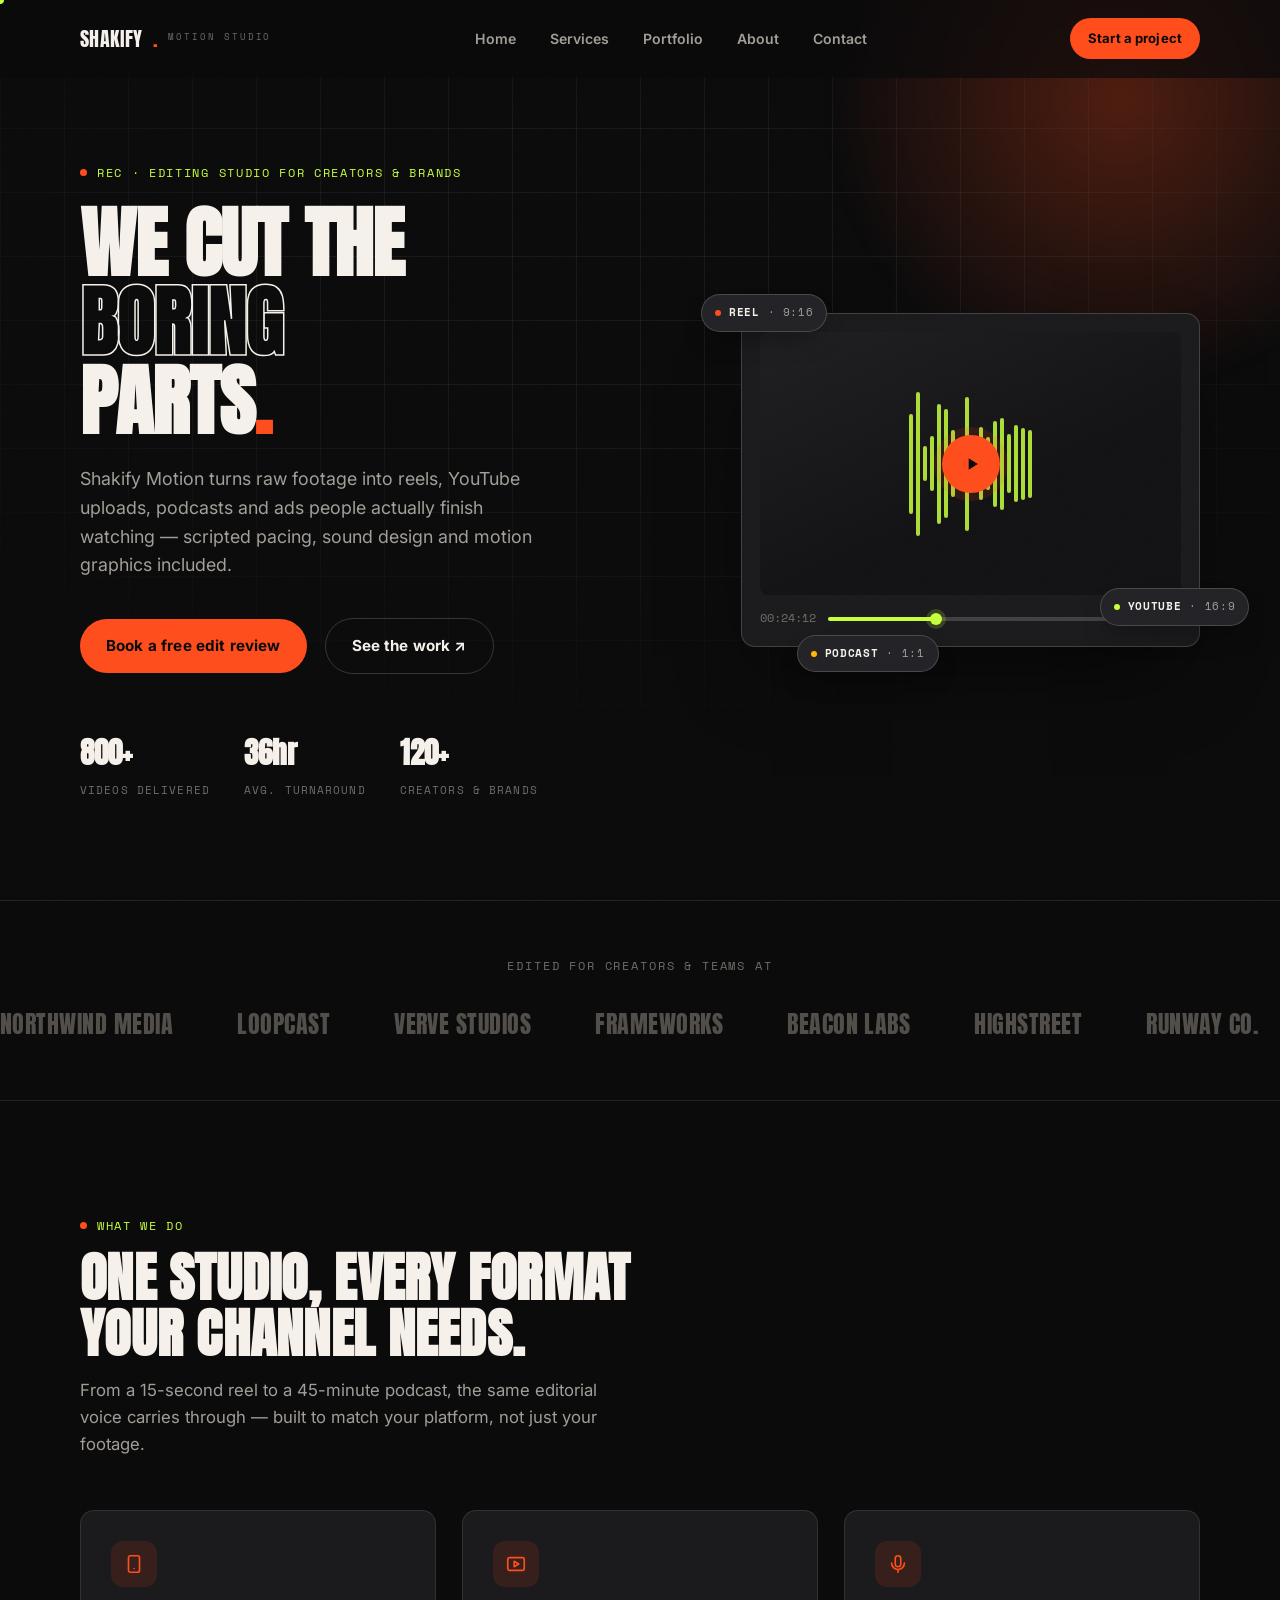
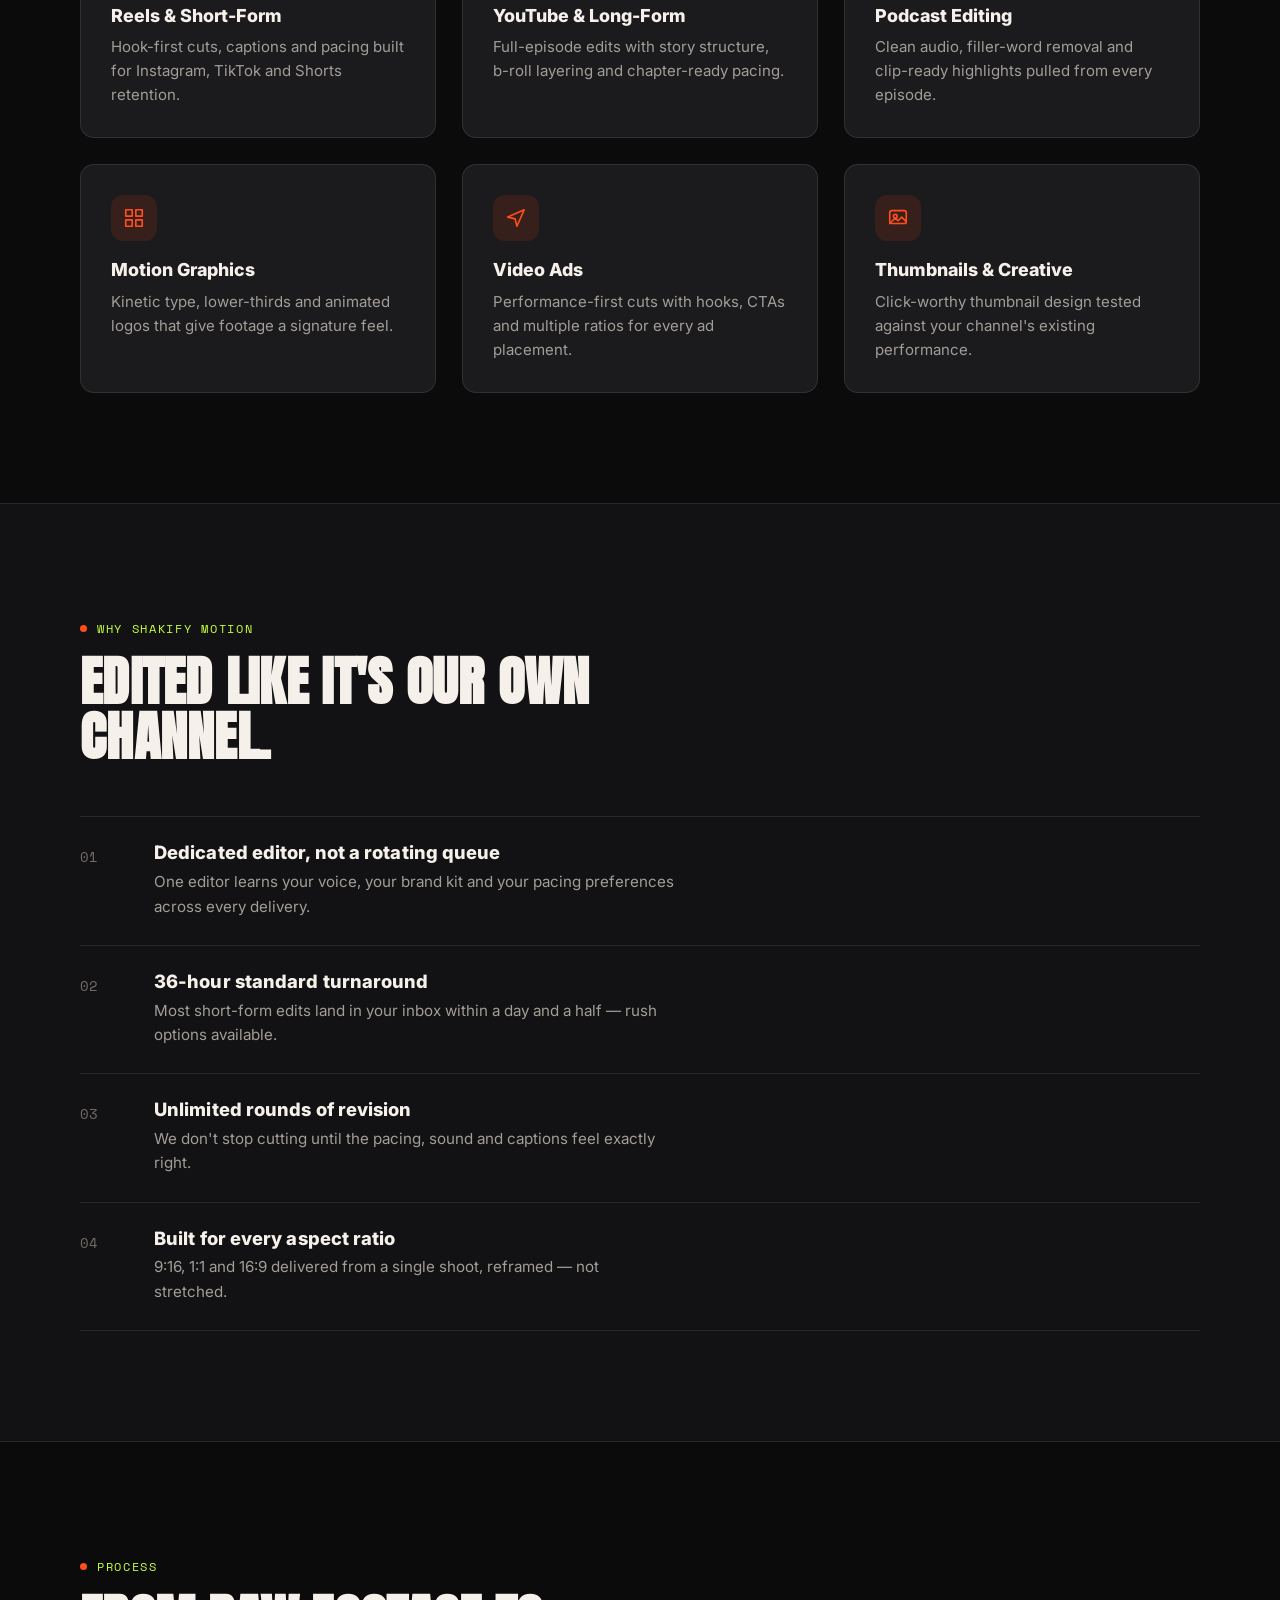
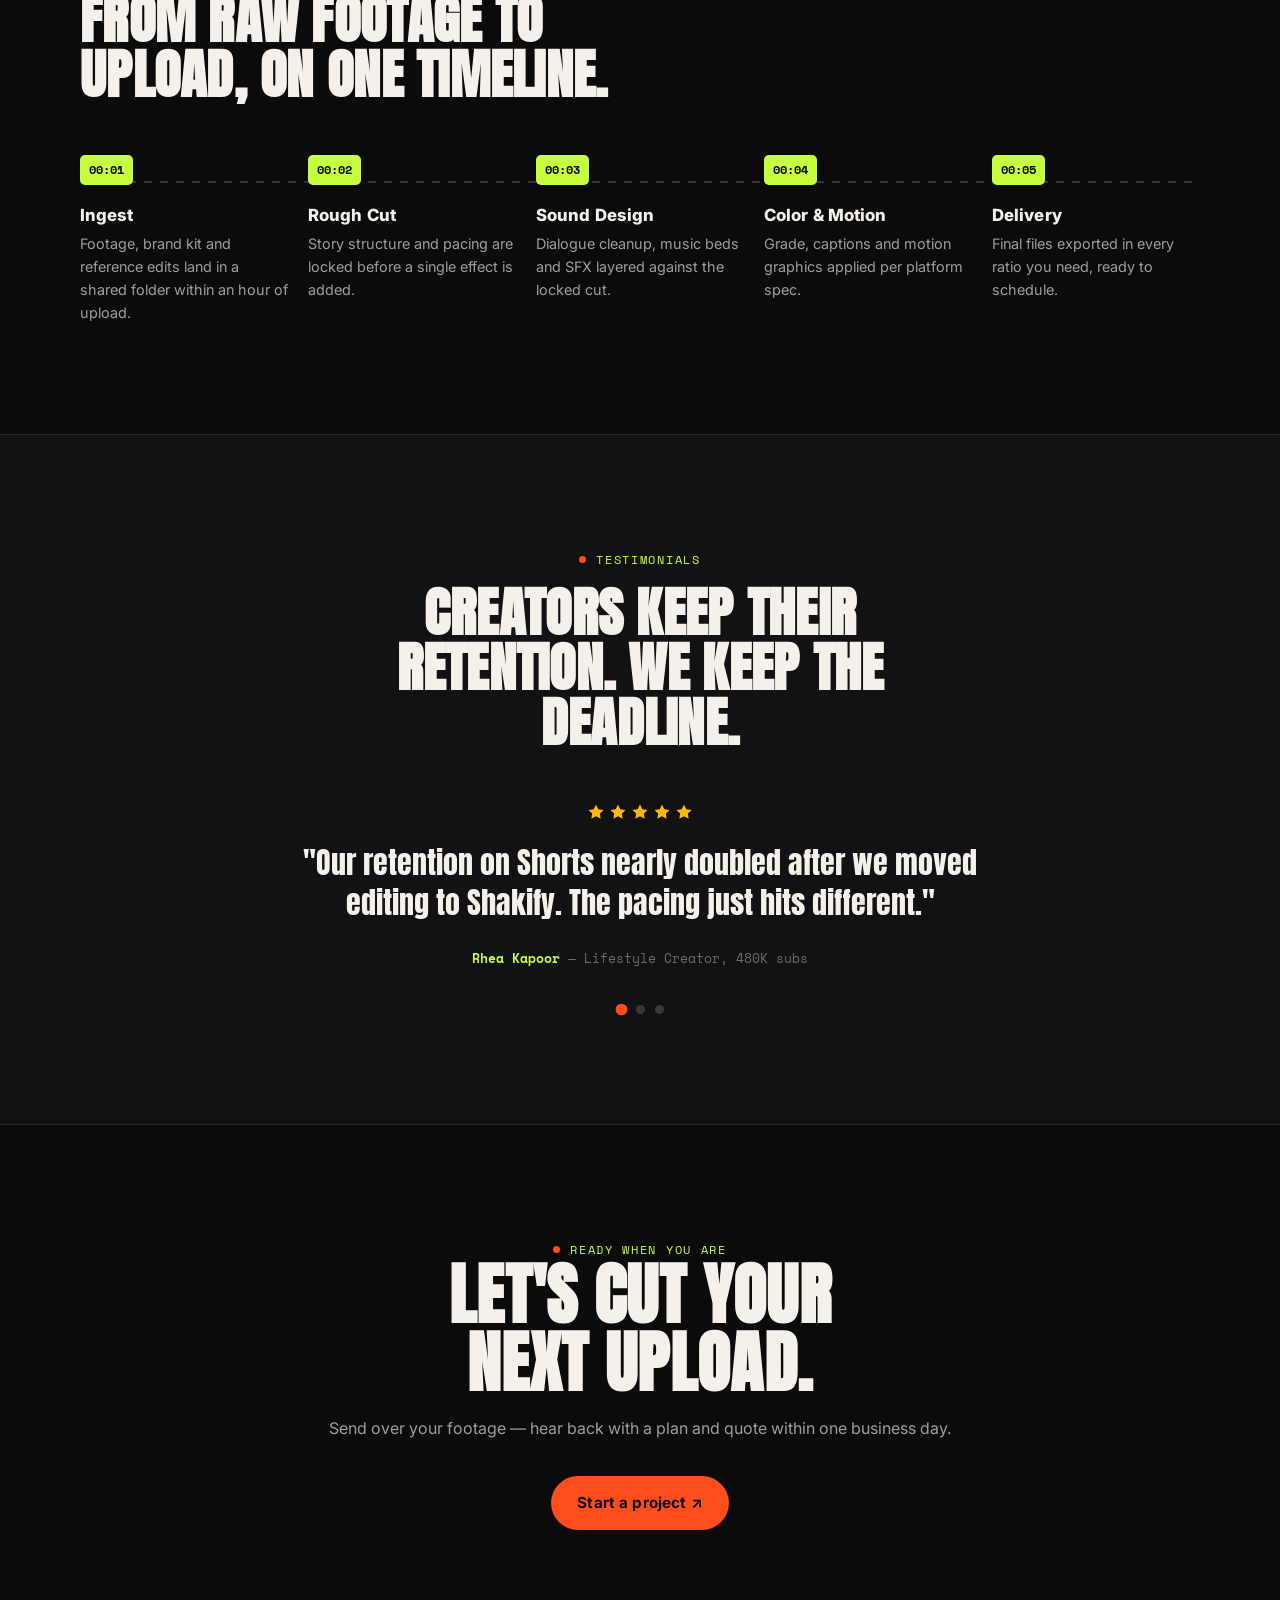
==== Home.html @ 1829ebfa "firt commit" ====
<!DOCTYPE html>
<html lang="en">
<head>
<meta charset="UTF-8">
<meta name="viewport" content="width=device-width, initial-scale=1.0">
<title>Shakify Motion — Video Editing & Motion Design Studio</title>
<meta name="description" content="Shakify Motion is a video editing studio for reels, YouTube, podcasts, ads and motion graphics — cut fast, delivered on time.">
<link rel="preconnect" href="https://fonts.googleapis.com">
<link rel="stylesheet" href="style.css">
</head>
<body>

<div class="grain"></div>
<div class="scrub-bar"></div>
<div class="cursor-dot"></div>

<!-- ===================== NAV ===================== -->
<nav class="nav">
  <div class="container">
    <a href="index.html" class="logo">SHAKIFY<span class="dot">.</span>
      <small>Motion Studio</small>
    </a>
    <ul class="nav-links">
      <li><a href="index.html">Home</a></li>
      <li><a href="services.html">Services</a></li>
      <li><a href="portfolio.html">Portfolio</a></li>
      <li><a href="about.html">About</a></li>
      <li><a href="contact.html">Contact</a></li>
    </ul>
    <div class="nav-cta">
      <a href="contact.html" class="btn btn-primary btn-sm">Start a project</a>
      <button class="nav-toggle" aria-label="Menu"><span></span><span></span><span></span></button>
    </div>
  </div>
</nav>

<!-- ===================== HERO ===================== -->
<header class="hero">
  <div class="hero-bg-grid"></div>
  <div class="hero-glow"></div>
  <div class="container hero-grid">

    <div>
      <div class="eyebrow">REC · Editing studio for creators &amp; brands</div>
      <h1>WE CUT THE<br><span class="outline">BORING</span><br>PARTS<span class="accent">.</span></h1>
      <p class="lede">Shakify Motion turns raw footage into reels, YouTube uploads, podcasts and ads people actually finish watching — scripted pacing, sound design and motion graphics included.</p>

      <div class="hero-actions">
        <a href="contact.html" class="btn btn-primary">Book a free edit review</a>
        <a href="portfolio.html" class="btn btn-ghost">See the work ↗</a>
      </div>

      <div class="hero-stats">
        <div><strong>800+</strong><span>Videos delivered</span></div>
        <div><strong>36hr</strong><span>Avg. turnaround</span></div>
        <div><strong>120+</strong><span>Creators &amp; brands</span></div>
      </div>
    </div>

    <div data-reveal="scale">
      <div class="player">
        <div class="player-screen">
          <div class="waveform"></div>
          <div class="player-play">
            <svg viewBox="0 0 24 24"><path d="M8 5v14l11-7z"/></svg>
          </div>
        </div>
        <div class="player-bar">
          <span>00:24:12</span>
          <div class="player-track"><div class="fill"></div><div class="head"></div></div>
          <span>01:02:40</span>
        </div>

        <div class="clip-chip c1"><span class="badge" style="background:var(--orange)"></span> <b>REEL</b> · 9:16</div>
        <div class="clip-chip c2"><span class="badge" style="background:var(--lime)"></span> <b>YOUTUBE</b> · 16:9</div>
        <div class="clip-chip c3"><span class="badge" style="background:var(--gold)"></span> <b>PODCAST</b> · 1:1</div>
      </div>
    </div>

  </div>
</header>

<!-- ===================== TRUSTED BY ===================== -->
<div class="marquee-wrap">
  <p class="marquee-label">Edited for creators &amp; teams at</p>
  <div class="marquee">
    <div class="marquee-group">
      <span>Northwind Media</span><span>Loopcast</span><span>Verve Studios</span><span>Frameworks</span><span>Beacon Labs</span><span>Highstreet</span><span>Runway Co.</span>
    </div>
    <div class="marquee-group" aria-hidden="true">
      <span>Northwind Media</span><span>Loopcast</span><span>Verve Studios</span><span>Frameworks</span><span>Beacon Labs</span><span>Highstreet</span><span>Runway Co.</span>
    </div>
  </div>
</div>

<!-- ===================== WHAT WE DO ===================== -->
<section>
  <div class="container">
    <div class="section-head" data-reveal>
      <div class="eyebrow">What we do</div>
      <h2>One studio, every format your channel needs.</h2>
      <p>From a 15-second reel to a 45-minute podcast, the same editorial voice carries through — built to match your platform, not just your footage.</p>
    </div>

    <div class="grid-3" data-reveal-group>
      <div class="card" data-reveal style="--i:0">
        <div class="icon"><svg viewBox="0 0 24 24" fill="none" stroke-width="1.8" stroke-linecap="round" stroke-linejoin="round"><rect x="6" y="3" width="12" height="18" rx="2"/><path d="M12 17h.01"/></svg></div>
        <h3>Reels &amp; Short-Form</h3>
        <p>Hook-first cuts, captions and pacing built for Instagram, TikTok and Shorts retention.</p>
      </div>
      <div class="card" data-reveal style="--i:1">
        <div class="icon"><svg viewBox="0 0 24 24" fill="none" stroke-width="1.8" stroke-linecap="round" stroke-linejoin="round"><rect x="3" y="5" width="18" height="14" rx="2"/><path d="M10 9l5 3-5 3z"/></svg></div>
        <h3>YouTube &amp; Long-Form</h3>
        <p>Full-episode edits with story structure, b-roll layering and chapter-ready pacing.</p>
      </div>
      <div class="card" data-reveal style="--i:2">
        <div class="icon"><svg viewBox="0 0 24 24" fill="none" stroke-width="1.8" stroke-linecap="round" stroke-linejoin="round"><path d="M12 3a3 3 0 0 1 3 3v6a3 3 0 0 1-6 0V6a3 3 0 0 1 3-3z"/><path d="M19 11a7 7 0 0 1-14 0"/><path d="M12 18v3"/></svg></div>
        <h3>Podcast Editing</h3>
        <p>Clean audio, filler-word removal and clip-ready highlights pulled from every episode.</p>
      </div>
      <div class="card" data-reveal style="--i:3">
        <div class="icon"><svg viewBox="0 0 24 24" fill="none" stroke-width="1.8" stroke-linecap="round" stroke-linejoin="round"><path d="M3 3h7v7H3zM14 3h7v7h-7zM14 14h7v7h-7zM3 14h7v7H3z"/></svg></div>
        <h3>Motion Graphics</h3>
        <p>Kinetic type, lower-thirds and animated logos that give footage a signature feel.</p>
      </div>
      <div class="card" data-reveal style="--i:4">
        <div class="icon"><svg viewBox="0 0 24 24" fill="none" stroke-width="1.8" stroke-linecap="round" stroke-linejoin="round"><path d="M3 11l18-8-8 18-2-8-8-2z"/></svg></div>
        <h3>Video Ads</h3>
        <p>Performance-first cuts with hooks, CTAs and multiple ratios for every ad placement.</p>
      </div>
      <div class="card" data-reveal style="--i:5">
        <div class="icon"><svg viewBox="0 0 24 24" fill="none" stroke-width="1.8" stroke-linecap="round" stroke-linejoin="round"><rect x="3" y="4" width="18" height="14" rx="2"/><circle cx="9" cy="10" r="2"/><path d="M21 16l-5-5-4 4-3-3-6 6"/></svg></div>
        <h3>Thumbnails &amp; Creative</h3>
        <p>Click-worthy thumbnail design tested against your channel's existing performance.</p>
      </div>
    </div>
  </div>
</section>

<!-- ===================== WHY SHAKIFY MOTION ===================== -->
<section class="section-alt">
  <div class="container">
    <div class="section-head" data-reveal>
      <div class="eyebrow">Why Shakify Motion</div>
      <h2>Edited like it's our own channel.</h2>
    </div>

    <div data-reveal-group>
      <div class="feature-row" data-reveal style="--i:0">
        <div class="feature-num">01</div>
        <div><h3>Dedicated editor, not a rotating queue</h3><p>One editor learns your voice, your brand kit and your pacing preferences across every delivery.</p></div>
      </div>
      <div class="feature-row" data-reveal style="--i:1">
        <div class="feature-num">02</div>
        <div><h3>36-hour standard turnaround</h3><p>Most short-form edits land in your inbox within a day and a half — rush options available.</p></div>
      </div>
      <div class="feature-row" data-reveal style="--i:2">
        <div class="feature-num">03</div>
        <div><h3>Unlimited rounds of revision</h3><p>We don't stop cutting until the pacing, sound and captions feel exactly right.</p></div>
      </div>
      <div class="feature-row" data-reveal style="--i:3">
        <div class="feature-num">04</div>
        <div><h3>Built for every aspect ratio</h3><p>9:16, 1:1 and 16:9 delivered from a single shoot, reframed — not stretched.</p></div>
      </div>
    </div>
  </div>
</section>

<!-- ===================== PROCESS ===================== -->
<section>
  <div class="container">
    <div class="section-head" data-reveal>
      <div class="eyebrow">Process</div>
      <h2>From raw footage to upload, on one timeline.</h2>
    </div>

    <div class="timeline" data-reveal-group>
      <div class="timeline-track">
        <div class="timeline-step" data-reveal style="--i:0">
          <span class="tc">00:01</span>
          <h3>Ingest</h3>
          <p>Footage, brand kit and reference edits land in a shared folder within an hour of upload.</p>
        </div>
        <div class="timeline-step" data-reveal style="--i:1">
          <span class="tc">00:02</span>
          <h3>Rough Cut</h3>
          <p>Story structure and pacing are locked before a single effect is added.</p>
        </div>
        <div class="timeline-step" data-reveal style="--i:2">
          <span class="tc">00:03</span>
          <h3>Sound Design</h3>
          <p>Dialogue cleanup, music beds and SFX layered against the locked cut.</p>
        </div>
        <div class="timeline-step" data-reveal style="--i:3">
          <span class="tc">00:04</span>
          <h3>Color &amp; Motion</h3>
          <p>Grade, captions and motion graphics applied per platform spec.</p>
        </div>
        <div class="timeline-step" data-reveal style="--i:4">
          <span class="tc">00:05</span>
          <h3>Delivery</h3>
          <p>Final files exported in every ratio you need, ready to schedule.</p>
        </div>
      </div>
    </div>
  </div>
</section>

<!-- ===================== TESTIMONIALS ===================== -->
<section class="section-alt">
  <div class="container">
    <div class="section-head center" data-reveal>
      <div class="eyebrow">Testimonials</div>
      <h2>Creators keep their retention. We keep the deadline.</h2>
    </div>

    <div class="testi-wrap" data-reveal="fade">
      <div class="testi-slide active">
        <div class="testi-stars">
          <svg viewBox="0 0 24 24"><path d="M12 2l3.1 6.3 7 1-5 4.9 1.2 6.9L12 17.8 5.7 21l1.2-6.9-5-4.9 7-1z"/></svg>
          <svg viewBox="0 0 24 24"><path d="M12 2l3.1 6.3 7 1-5 4.9 1.2 6.9L12 17.8 5.7 21l1.2-6.9-5-4.9 7-1z"/></svg>
          <svg viewBox="0 0 24 24"><path d="M12 2l3.1 6.3 7 1-5 4.9 1.2 6.9L12 17.8 5.7 21l1.2-6.9-5-4.9 7-1z"/></svg>
          <svg viewBox="0 0 24 24"><path d="M12 2l3.1 6.3 7 1-5 4.9 1.2 6.9L12 17.8 5.7 21l1.2-6.9-5-4.9 7-1z"/></svg>
          <svg viewBox="0 0 24 24"><path d="M12 2l3.1 6.3 7 1-5 4.9 1.2 6.9L12 17.8 5.7 21l1.2-6.9-5-4.9 7-1z"/></svg>
        </div>
        <p>"Our retention on Shorts nearly doubled after we moved editing to Shakify. The pacing just hits different."</p>
        <div class="testi-who"><b>Rhea Kapoor</b> — Lifestyle Creator, 480K subs</div>
      </div>

      <div class="testi-slide">
        <div class="testi-stars">
          <svg viewBox="0 0 24 24"><path d="M12 2l3.1 6.3 7 1-5 4.9 1.2 6.9L12 17.8 5.7 21l1.2-6.9-5-4.9 7-1z"/></svg>
          <svg viewBox="0 0 24 24"><path d="M12 2l3.1 6.3 7 1-5 4.9 1.2 6.9L12 17.8 5.7 21l1.2-6.9-5-4.9 7-1z"/></svg>
          <svg viewBox="0 0 24 24"><path d="M12 2l3.1 6.3 7 1-5 4.9 1.2 6.9L12 17.8 5.7 21l1.2-6.9-5-4.9 7-1z"/></svg>
          <svg viewBox="0 0 24 24"><path d="M12 2l3.1 6.3 7 1-5 4.9 1.2 6.9L12 17.8 5.7 21l1.2-6.9-5-4.9 7-1z"/></svg>
          <svg viewBox="0 0 24 24"><path d="M12 2l3.1 6.3 7 1-5 4.9 1.2 6.9L12 17.8 5.7 21l1.2-6.9-5-4.9 7-1z"/></svg>
        </div>
        <p>"We handed off our whole podcast backlog and got clip-ready highlights within two days, every single week."</p>
        <div class="testi-who"><b>Arjun Mehta</b> — Host, The Longform Podcast</div>
      </div>

      <div class="testi-slide">
        <div class="testi-stars">
          <svg viewBox="0 0 24 24"><path d="M12 2l3.1 6.3 7 1-5 4.9 1.2 6.9L12 17.8 5.7 21l1.2-6.9-5-4.9 7-1z"/></svg>
          <svg viewBox="0 0 24 24"><path d="M12 2l3.1 6.3 7 1-5 4.9 1.2 6.9L12 17.8 5.7 21l1.2-6.9-5-4.9 7-1z"/></svg>
          <svg viewBox="0 0 24 24"><path d="M12 2l3.1 6.3 7 1-5 4.9 1.2 6.9L12 17.8 5.7 21l1.2-6.9-5-4.9 7-1z"/></svg>
          <svg viewBox="0 0 24 24"><path d="M12 2l3.1 6.3 7 1-5 4.9 1.2 6.9L12 17.8 5.7 21l1.2-6.9-5-4.9 7-1z"/></svg>
          <svg viewBox="0 0 24 24"><path d="M12 2l3.1 6.3 7 1-5 4.9 1.2 6.9L12 17.8 5.7 21l1.2-6.9-5-4.9 7-1z"/></svg>
        </div>
        <p>"Our ad creative from Shakify consistently outperforms the in-house cuts we used to run. Worth every rupee."</p>
        <div class="testi-who"><b>Neha Sharma</b> — Growth Lead, Highstreet</div>
      </div>

      <div class="testi-dots"></div>
    </div>
  </div>
</section>

<!-- ===================== CTA BAND ===================== -->
<section class="cta-band">
  <div class="container">
    <div data-reveal="scale">
      <div class="eyebrow" style="justify-content:center">Ready when you are</div>
      <h2>Let's cut your<br>next upload.</h2>
      <p>Send over your footage — hear back with a plan and quote within one business day.</p>
      <a href="contact.html" class="btn btn-primary">Start a project ↗</a>
    </div>
  </div>
</section>

<div id="footer-placeholder"></div>

<script src="script.js"></script>
<script src="js/footer.js"></script>
</body>
</html>
---- style.css ----
/* ============================================================
   SHAKIFY MOTION — stylesheet
   Design language: video-editing timeline / player UI
   Palette avoids blue & purple on purpose.
   ============================================================ */

@import url('https://fonts.googleapis.com/css2?family=Anton&family=Space+Mono:wght@400;700&family=Inter:wght@400;500;600;700;800&display=swap');

:root{
  --bg:        #0B0B0C;
  --bg-alt:    #121113;
  --surface:   #1B1A1D;
  --surface-2: #232226;
  --line:      rgba(245,241,234,0.10);
  --line-strong: rgba(245,241,234,0.18);

  --text:      #F5F1EA;
  --text-dim:  #A29E97;
  --text-mute: #706C67;

  --orange:    #FF4D1C;
  --orange-dim:#B23713;
  --lime:      #C6FF3D;
  --gold:      #FFB800;

  --font-display: 'Anton', 'Arial Narrow', sans-serif;
  --font-body: 'Inter', -apple-system, BlinkMacSystemFont, sans-serif;
  --font-mono: 'Space Mono', monospace;

  --container: 1200px;
  --radius: 14px;
  --radius-sm: 8px;

  --ease: cubic-bezier(.16,.84,.44,1);
}

*,*::before,*::after{ box-sizing:border-box; margin:0; padding:0; }

html{ scroll-behavior:smooth; }

body{
  background:var(--bg);
  color:var(--text);
  font-family:var(--font-body);
  font-size:16px;
  line-height:1.6;
  overflow-x:hidden;
  -webkit-font-smoothing:antialiased;
}

img{ max-width:100%; display:block; }
a{ color:inherit; text-decoration:none; }
ul{ list-style:none; }
button{ font:inherit; cursor:pointer; border:none; background:none; color:inherit; }
input,textarea,select{ font:inherit; color:inherit; }

.container{
  width:100%;
  max-width:var(--container);
  margin-inline:auto;
  padding-inline:24px;
}

@media (min-width:900px){ .container{ padding-inline:40px; } }

/* subtle grain / noise so the near-black bg doesn't feel flat */
.grain{
  position:fixed; inset:0; pointer-events:none; z-index:2;
  opacity:.035; mix-blend-mode:overlay;
  background-image:url("data:image/svg+xml,%3Csvg xmlns='http://www.w3.org/2000/svg' width='120' height='120'%3E%3Cfilter id='n'%3E%3CfeTurbulence type='fractalNoise' baseFrequency='0.9' numOctaves='2' stitchTiles='stitch'/%3E%3C/filter%3E%3Crect width='100%25' height='100%25' filter='url(%23n)'/%3E%3C/svg%3E");
}

/* ---------- reveal-on-scroll (vanilla equivalent of framer-motion) ---------- */
[data-reveal]{
  opacity:0;
  transform:translateY(28px);
  transition:opacity .8s var(--ease), transform .8s var(--ease);
}
[data-reveal].in-view{ opacity:1; transform:translateY(0); }
[data-reveal="fade"]{ transform:none; }
[data-reveal="left"]{ transform:translateX(-40px); }
[data-reveal="left"].in-view{ transform:translateX(0); }
[data-reveal="right"]{ transform:translateX(40px); }
[data-reveal="right"].in-view{ transform:translateX(0); }
[data-reveal="scale"]{ transform:scale(.92); }
[data-reveal="scale"].in-view{ transform:scale(1); }

[data-reveal-group] > *{ transition-delay:calc(var(--i,0) * 90ms); }

@media (prefers-reduced-motion: reduce){
  html{ scroll-behavior:auto; }
  [data-reveal]{ opacity:1 !important; transform:none !important; transition:none !important; }
  *{ animation:none !important; }
}

/* ---------- eyebrow / labels ---------- */
.eyebrow{
  display:inline-flex; align-items:center; gap:10px;
  font-family:var(--font-mono);
  font-size:.75rem; letter-spacing:.14em; text-transform:uppercase;
  color:var(--lime);
}
.eyebrow::before{
  content:''; width:7px; height:7px; border-radius:50%;
  background:var(--orange);
  box-shadow:0 0 0 0 rgba(255,77,28,.6);
  animation:rec-pulse 1.8s infinite;
}
@keyframes rec-pulse{
  0%{ box-shadow:0 0 0 0 rgba(255,77,28,.55); }
  70%{ box-shadow:0 0 0 8px rgba(255,77,28,0); }
  100%{ box-shadow:0 0 0 0 rgba(255,77,28,0); }
}

/* ---------- headings ---------- */
h1,h2,h3,h4{ font-family:var(--font-display); text-transform:uppercase; line-height:1.02; letter-spacing:.005em; }

.section-head{ max-width:640px; margin-bottom:52px; }
.section-head h2{ font-size:clamp(2.1rem, 4.4vw, 3.4rem); margin-top:14px; }
.section-head p{ color:var(--text-dim); margin-top:16px; font-size:1.05rem; max-width:520px; }
.section-head.center{ margin-inline:auto; text-align:center; }

section{ padding-block:110px; position:relative; }
@media (max-width:720px){ section{ padding-block:72px; } }

.section-alt{ background:var(--bg-alt); border-block:1px solid var(--line); }

/* ---------- buttons ---------- */
.btn{
  display:inline-flex; align-items:center; gap:10px;
  padding:15px 26px; border-radius:100px;
  font-family:var(--font-body); font-weight:700; font-size:.95rem;
  letter-spacing:.01em;
  transition:transform .35s var(--ease), box-shadow .35s var(--ease), background .3s ease, color .3s ease;
  white-space:nowrap;
}
.btn-primary{ background:var(--orange); color:#0B0B0C; }
.btn-primary:hover{ transform:translateY(-3px); box-shadow:0 14px 30px -10px rgba(255,77,28,.55); }
.btn-ghost{ border:1px solid var(--line-strong); color:var(--text); }
.btn-ghost:hover{ border-color:var(--lime); color:var(--lime); transform:translateY(-3px); }
.btn-sm{ padding:10px 18px; font-size:.82rem; }
.btn svg{ width:16px; height:16px; }

/* ============================================================
   NAV
   ============================================================ */
.nav{
  position:fixed; top:0; left:0; right:0; z-index:100;
  padding-block:18px;
  background:rgba(11,11,12,.7);
  backdrop-filter:blur(14px);
  border-bottom:1px solid transparent;
  transition:border-color .3s ease, padding .3s ease;
}
.nav.scrolled{ border-color:var(--line); padding-block:12px; }

.nav .container{ display:flex; align-items:center; justify-content:space-between; gap:20px; }

.logo{ display:flex; align-items:center; gap:10px; font-family:var(--font-display); font-size:1.25rem; letter-spacing:.02em; }
.logo .dot{ color:var(--orange); }
.logo small{ display:block; font-family:var(--font-mono); font-size:.55rem; letter-spacing:.22em; color:var(--text-mute); text-transform:uppercase; margin-top:-2px; }

.nav-links{ display:flex; align-items:center; gap:34px; }
.nav-links a{
  font-size:.88rem; font-weight:600; color:var(--text-dim);
  position:relative; padding-block:4px; transition:color .25s ease;
}
.nav-links a::after{
  content:''; position:absolute; left:0; right:100%; bottom:-2px; height:2px;
  background:var(--lime); transition:right .3s var(--ease);
}
.nav-links a:hover, .nav-links a.active{ color:var(--text); }
.nav-links a:hover::after, .nav-links a.active::after{ right:0; }

.nav-cta{ display:flex; align-items:center; gap:18px; }
.nav-toggle{ display:none; flex-direction:column; gap:5px; width:26px; }
.nav-toggle span{ height:2px; background:var(--text); border-radius:2px; transition:transform .3s ease, opacity .3s ease; }

/* scrub-bar reading progress, styled like a timeline playhead */
.scrub-bar{ position:fixed; top:0; left:0; height:3px; width:0%; background:linear-gradient(90deg,var(--orange),var(--lime)); z-index:110; transition:width .1s linear; }

@media (max-width:880px){
  .nav-links{
    position:fixed; inset:64px 0 0 0; flex-direction:column; justify-content:flex-start;
    padding:40px 24px; gap:26px; background:var(--bg);
    transform:translateX(100%); transition:transform .4s var(--ease);
  }
  .nav-links.open{ transform:translateX(0); }
  .nav-links a{ font-size:1.4rem; font-family:var(--font-display); text-transform:uppercase; color:var(--text); }
  .nav-cta .btn{ display:none; }
  .nav-toggle{ display:flex; z-index:120; }
  .nav-toggle.open span:nth-child(1){ transform:translateY(7px) rotate(45deg); }
  .nav-toggle.open span:nth-child(2){ opacity:0; }
  .nav-toggle.open span:nth-child(3){ transform:translateY(-7px) rotate(-45deg); }
}

/* ============================================================
   HERO
   ============================================================ */
.hero{
  position:relative;
  min-height:100vh;
  display:flex; align-items:center;
  padding-top:140px; padding-bottom:80px;
  overflow:hidden;
}
.hero-bg-grid{
  position:absolute; inset:0; z-index:0;
  background-image:
    linear-gradient(var(--line) 1px, transparent 1px),
    linear-gradient(90deg, var(--line) 1px, transparent 1px);
  background-size:64px 64px;
  mask-image:radial-gradient(ellipse 80% 60% at 50% 30%, #000 30%, transparent 90%);
  opacity:.6;
}
.hero-glow{
  position:absolute; z-index:0; width:640px; height:640px; border-radius:50%;
  background:radial-gradient(circle, rgba(255,77,28,.28), transparent 65%);
  top:-220px; right:-160px; filter:blur(10px);
  animation:drift 12s ease-in-out infinite alternate;
}
@keyframes drift{ from{ transform:translate(0,0);} to{ transform:translate(-30px,40px);} }

.hero-grid{ position:relative; z-index:1; display:grid; grid-template-columns:1.15fr .85fr; gap:40px; align-items:center; }
@media (max-width:980px){ .hero-grid{ grid-template-columns:1fr; } }

.hero h1{
  font-size:clamp(2.6rem, 6.1vw, 4.85rem);
  margin-top:20px;
  letter-spacing:-.01em;
}
.hero h1 .outline{
  -webkit-text-stroke:1.5px var(--text);
  color:transparent;
}
.hero h1 .accent{ color:var(--orange); }
.hero p.lede{ margin-top:24px; font-size:1.12rem; color:var(--text-dim); max-width:480px; }
.hero-actions{ display:flex; align-items:center; gap:18px; margin-top:38px; flex-wrap:wrap; }

.hero-stats{ display:flex; gap:34px; margin-top:56px; flex-wrap:wrap; }
.hero-stats div strong{ display:block; font-family:var(--font-display); font-size:1.8rem; color:var(--text); }
.hero-stats div span{ font-family:var(--font-mono); font-size:.7rem; letter-spacing:.1em; text-transform:uppercase; color:var(--text-mute); }

/* --- signature: floating "player" panel with timeline scrubber & clip chips --- */
.player{
  position:relative;
  background:var(--surface);
  border:1px solid var(--line-strong);
  border-radius:var(--radius);
  padding:18px;
  box-shadow:0 40px 80px -30px rgba(0,0,0,.7);
}
.player-screen{
  aspect-ratio:16/10; border-radius:var(--radius-sm); overflow:hidden; position:relative;
  background:
    linear-gradient(155deg, #201f22, #131214 60%);
  display:flex; align-items:center; justify-content:center;
}
.player-screen .waveform{ display:flex; align-items:center; gap:3px; height:60%; }
.player-screen .waveform span{
  width:4px; border-radius:3px; background:var(--lime); opacity:.85;
  animation:wave 1.6s ease-in-out infinite;
}
@keyframes wave{ 0%,100%{ transform:scaleY(.3);} 50%{ transform:scaleY(1);} }
.player-play{
  position:absolute; width:58px; height:58px; border-radius:50%;
  background:var(--orange); display:flex; align-items:center; justify-content:center;
  box-shadow:0 0 0 8px rgba(255,77,28,.12);
}
.player-play svg{ width:20px; height:20px; fill:#0B0B0C; margin-left:2px; }

.player-bar{ display:flex; align-items:center; gap:12px; margin-top:14px; font-family:var(--font-mono); font-size:.72rem; color:var(--text-mute); }
.player-track{ flex:1; height:4px; background:var(--line-strong); border-radius:4px; position:relative; overflow:visible; }
.player-track .fill{ position:absolute; inset:0; width:38%; background:var(--lime); border-radius:4px; }
.player-track .head{ position:absolute; left:38%; top:50%; width:12px; height:12px; background:var(--lime); border-radius:50%; transform:translate(-50%,-50%); box-shadow:0 0 0 4px rgba(198,255,61,.18); }

.clip-chip{
  position:absolute; display:flex; align-items:center; gap:8px;
  background:var(--surface-2); border:1px solid var(--line-strong);
  padding:9px 13px; border-radius:100px; font-family:var(--font-mono); font-size:.68rem; letter-spacing:.06em;
  color:var(--text-dim); box-shadow:0 14px 26px -12px rgba(0,0,0,.6);
  animation:float-chip 5s ease-in-out infinite;
}
.clip-chip b{ color:var(--text); font-weight:700; }
.clip-chip .badge{ width:6px; height:6px; border-radius:50%; }
.clip-chip.c1{ top:-6%; left:-9%; animation-delay:0s; }
.clip-chip.c2{ bottom:6%; right:-11%; animation-delay:1.2s; }
.clip-chip.c3{ bottom:-8%; left:12%; animation-delay:2.4s; }
@keyframes float-chip{ 0%,100%{ transform:translateY(0);} 50%{ transform:translateY(-12px);} }

@media (max-width:980px){
  .clip-chip{ display:none; }
}

/* ============================================================
   MARQUEE — trusted by
   ============================================================ */
.marquee-wrap{ padding-block:56px; border-block:1px solid var(--line); overflow:hidden; }
.marquee-label{ font-family:var(--font-mono); font-size:.72rem; letter-spacing:.16em; text-transform:uppercase; color:var(--text-mute); text-align:center; margin-bottom:30px; }
.marquee{ display:flex; width:max-content; animation:scroll-x 26s linear infinite; }
.marquee:hover{ animation-play-state:paused; }
.marquee-group{ display:flex; align-items:center; gap:64px; padding-right:64px; }
.marquee-group span{ font-family:var(--font-display); font-size:1.5rem; color:var(--text-mute); text-transform:uppercase; letter-spacing:.02em; white-space:nowrap; opacity:.7; transition:opacity .3s ease, color .3s ease; }
.marquee-group span:hover{ opacity:1; color:var(--lime); }
@keyframes scroll-x{ from{ transform:translateX(0);} to{ transform:translateX(-50%);} }

/* ============================================================
   CARDS — generic
   ============================================================ */
.grid-3{ display:grid; grid-template-columns:repeat(3,1fr); gap:26px; }
.grid-2{ display:grid; grid-template-columns:repeat(2,1fr); gap:26px; }
.grid-4{ display:grid; grid-template-columns:repeat(4,1fr); gap:22px; }
@media (max-width:980px){ .grid-3,.grid-4{ grid-template-columns:repeat(2,1fr); } }
@media (max-width:620px){ .grid-3,.grid-2,.grid-4{ grid-template-columns:1fr; } }

.card{
  background:var(--surface); border:1px solid var(--line);
  border-radius:var(--radius); padding:30px;
  transition:transform .4s var(--ease), border-color .4s ease, background .4s ease;
  position:relative; overflow:hidden;
}
.card:hover{ transform:translateY(-6px); border-color:var(--line-strong); background:var(--surface-2); }
.card .icon{
  width:46px; height:46px; border-radius:12px; background:rgba(255,77,28,.12);
  display:flex; align-items:center; justify-content:center; margin-bottom:20px;
}
.card .icon svg{ width:22px; height:22px; stroke:var(--orange); }
.card h3{ font-family:var(--font-body); font-weight:800; text-transform:none; font-size:1.12rem; letter-spacing:0; }
.card p{ color:var(--text-dim); margin-top:10px; font-size:.94rem; }
.card .tag{ font-family:var(--font-mono); font-size:.66rem; letter-spacing:.1em; text-transform:uppercase; color:var(--lime); position:absolute; top:26px; right:26px; }

/* why-us feature rows */
.feature-row{ display:flex; gap:22px; padding-block:26px; border-bottom:1px solid var(--line); }
.feature-row:first-child{ border-top:1px solid var(--line); }
.feature-num{ font-family:var(--font-mono); color:var(--text-mute); font-size:.85rem; padding-top:4px; min-width:52px; }
.feature-row h3{ font-family:var(--font-body); font-weight:800; font-size:1.15rem; text-transform:none; }
.feature-row p{ color:var(--text-dim); margin-top:8px; max-width:520px; font-size:.95rem; }

/* ============================================================
   PROCESS — timeline track motif
   ============================================================ */
.timeline{ position:relative; margin-top:20px; }
.timeline::before{
  content:''; position:absolute; left:0; right:0; top:26px; height:2px;
  background:repeating-linear-gradient(90deg, var(--line-strong) 0 8px, transparent 8px 16px);
}
.timeline-track{ display:grid; grid-template-columns:repeat(5,1fr); gap:20px; position:relative; }
@media (max-width:980px){ .timeline-track{ grid-template-columns:repeat(2,1fr);} .timeline::before{ display:none; } }
@media (max-width:560px){ .timeline-track{ grid-template-columns:1fr; } }

.timeline-step{ position:relative; padding-top:52px; }
.timeline-step .tc{
  position:absolute; top:0; left:0; font-family:var(--font-mono); font-size:.78rem; color:var(--bg);
  background:var(--lime); padding:5px 9px; border-radius:5px; font-weight:700;
}
.timeline-step h3{ font-family:var(--font-body); font-weight:800; text-transform:none; font-size:1.05rem; margin-bottom:8px; }
.timeline-step p{ color:var(--text-dim); font-size:.9rem; }

/* ============================================================
   TESTIMONIALS
   ============================================================ */
.testi-wrap{ position:relative; max-width:760px; margin-inline:auto; }
.testi-slide{ display:none; text-align:center; }
.testi-slide.active{ display:block; animation:fadein .6s var(--ease); }
@keyframes fadein{ from{ opacity:0; transform:translateY(14px);} to{ opacity:1; transform:translateY(0);} }
.testi-stars{ display:flex; justify-content:center; gap:4px; margin-bottom:22px; }
.testi-stars svg{ width:18px; height:18px; fill:var(--gold); }
.testi-slide p{ font-family:var(--font-display); font-size:clamp(1.3rem,2.6vw,1.85rem); text-transform:none; line-height:1.35; letter-spacing:0; }
.testi-who{ margin-top:26px; font-family:var(--font-mono); font-size:.8rem; color:var(--text-mute); }
.testi-who b{ color:var(--lime); }
.testi-dots{ display:flex; justify-content:center; gap:10px; margin-top:36px; }
.testi-dots button{ width:9px; height:9px; border-radius:50%; background:var(--line-strong); transition:background .3s ease, transform .3s ease; }
.testi-dots button.active{ background:var(--orange); transform:scale(1.3); }

/* ============================================================
   PORTFOLIO
   ============================================================ */
.filter-bar{ display:flex; gap:10px; flex-wrap:wrap; margin-bottom:44px; }
.filter-btn{
  padding:10px 20px; border-radius:100px; border:1px solid var(--line-strong);
  font-size:.85rem; font-weight:600; color:var(--text-dim); transition:all .3s ease;
  font-family:var(--font-mono); letter-spacing:.03em;
}
.filter-btn:hover{ color:var(--text); }
.filter-btn.active{ background:var(--lime); color:var(--bg); border-color:var(--lime); }

.port-grid{ column-count:3; column-gap:22px; }
@media (max-width:980px){ .port-grid{ column-count:2; } }
@media (max-width:620px){ .port-grid{ column-count:1; } }

.port-item{
  break-inside:avoid; margin-bottom:22px; border-radius:var(--radius);
  overflow:hidden; position:relative; border:1px solid var(--line);
  opacity:1; transform:scale(1); transition:opacity .4s ease, transform .4s ease, margin .4s ease;
}
.port-item.hide{ display:none; }
.port-thumb{
  width:100%; display:flex; align-items:center; justify-content:center; position:relative;
  background:linear-gradient(155deg, var(--surface-2), var(--bg-alt));
}
.port-thumb.r-916{ aspect-ratio:9/16; }
.port-thumb.r-169{ aspect-ratio:16/9; }
.port-thumb.r-11{ aspect-ratio:1/1; }
.port-thumb::after{
  content:''; position:absolute; inset:0; opacity:0; background:rgba(0,0,0,.45);
  transition:opacity .35s ease;
}
.port-item:hover .port-thumb::after{ opacity:1; }
.port-play{
  width:52px; height:52px; border-radius:50%; background:var(--orange); z-index:2;
  display:flex; align-items:center; justify-content:center; opacity:0; transform:scale(.7);
  transition:all .35s var(--ease);
}
.port-item:hover .port-play{ opacity:1; transform:scale(1); }
.port-play svg{ width:18px; height:18px; fill:#0B0B0C; margin-left:2px; }
.port-ratio-tag{
  position:absolute; top:12px; left:12px; z-index:2; font-family:var(--font-mono); font-size:.65rem;
  background:rgba(11,11,12,.7); border:1px solid var(--line-strong); padding:4px 9px; border-radius:6px; color:var(--lime);
}
.port-info{ padding:16px 18px; }
.port-info h4{ font-family:var(--font-body); font-weight:700; text-transform:none; font-size:.95rem; }
.port-info span{ font-family:var(--font-mono); font-size:.68rem; color:var(--text-mute); text-transform:uppercase; letter-spacing:.08em; }

/* generic waveform bars used inside thumbnails */
.mini-wave{ display:flex; gap:3px; align-items:center; height:34%; }
.mini-wave span{ width:3px; background:var(--orange); opacity:.7; border-radius:2px; }

/* ============================================================
   PAGE HERO (inner pages)
   ============================================================ */
.page-hero{ padding-top:170px; padding-bottom:70px; position:relative; }
.page-hero h1{ font-size:clamp(2.4rem,5.4vw,3.8rem); margin-top:16px; }
.page-hero p{ color:var(--text-dim); margin-top:18px; max-width:560px; font-size:1.05rem; }
.crumbs{ font-family:var(--font-mono); font-size:.72rem; color:var(--text-mute); letter-spacing:.08em; text-transform:uppercase; }
.crumbs span{ color:var(--lime); }

/* ============================================================
   SERVICES page detail rows
   ============================================================ */
.service-detail{
  display:grid; grid-template-columns:.55fr 1fr; gap:40px;
  padding-block:56px; border-bottom:1px solid var(--line);
  align-items:start;
}
.service-detail:first-child{ border-top:1px solid var(--line); }
@media (max-width:820px){ .service-detail{ grid-template-columns:1fr; gap:20px; } }
.service-detail .sd-left{ display:flex; align-items:flex-start; gap:18px; }
.service-detail .sd-index{ font-family:var(--font-mono); color:var(--orange); font-size:.9rem; }
.service-detail h3{ font-family:var(--font-display); font-size:1.7rem; }
.service-detail .sd-right p{ color:var(--text-dim); max-width:600px; }
.sd-deliverables{ display:flex; flex-wrap:wrap; gap:10px; margin-top:20px; }
.sd-deliverables span{
  font-family:var(--font-mono); font-size:.7rem; letter-spacing:.05em; text-transform:uppercase;
  border:1px solid var(--line-strong); padding:7px 12px; border-radius:100px; color:var(--text-dim);
}

/* ============================================================
   ABOUT page
   ============================================================ */
.vm-grid{ display:grid; grid-template-columns:1fr 1fr; gap:26px; }
@media (max-width:820px){ .vm-grid{ grid-template-columns:1fr; } }
.vm-card{ background:var(--surface); border:1px solid var(--line); border-radius:var(--radius); padding:42px; position:relative; overflow:hidden; }
.vm-card .big-word{
  position:absolute; font-family:var(--font-display); font-size:8rem; opacity:.04; top:-10px; right:10px; line-height:1;
  pointer-events:none;
}
.vm-card h3{ font-size:1.9rem; }
.vm-card p{ color:var(--text-dim); margin-top:18px; font-size:1rem; }

.values-row{ display:grid; grid-template-columns:repeat(4,1fr); gap:20px; margin-top:16px; }
@media (max-width:980px){ .values-row{ grid-template-columns:repeat(2,1fr); } }
@media (max-width:560px){ .values-row{ grid-template-columns:1fr; } }

.stat-strip{ display:flex; justify-content:space-between; flex-wrap:wrap; gap:30px; padding-block:50px; border-block:1px solid var(--line); }
.stat-strip div{ text-align:left; }
.stat-strip strong{ display:block; font-family:var(--font-display); font-size:clamp(2rem,4vw,3.2rem); color:var(--lime); }
.stat-strip span{ font-family:var(--font-mono); font-size:.72rem; color:var(--text-mute); text-transform:uppercase; letter-spacing:.08em; }

/* ============================================================
   CONTACT
   ============================================================ */
.contact-grid{ display:grid; grid-template-columns:.9fr 1.1fr; gap:50px; }
@media (max-width:900px){ .contact-grid{ grid-template-columns:1fr; } }

.contact-info-card{ background:var(--surface); border:1px solid var(--line); border-radius:var(--radius); padding:36px; }
.contact-line{ display:flex; align-items:center; gap:16px; padding-block:18px; border-bottom:1px solid var(--line); }
.contact-line:last-of-type{ border-bottom:none; }
.contact-line .ic{ width:42px; height:42px; border-radius:10px; background:rgba(198,255,61,.1); display:flex; align-items:center; justify-content:center; flex-shrink:0; }
.contact-line .ic svg{ width:19px; height:19px; stroke:var(--lime); }
.contact-line a, .contact-line span.val{ font-weight:700; font-size:1.02rem; }
.contact-line small{ display:block; font-family:var(--font-mono); font-size:.65rem; color:var(--text-mute); text-transform:uppercase; letter-spacing:.1em; margin-bottom:4px; }

.social-row{ display:flex; gap:12px; margin-top:26px; flex-wrap:wrap; }
.social-row a{
  width:44px; height:44px; border-radius:50%; border:1px solid var(--line-strong);
  display:flex; align-items:center; justify-content:center; transition:all .3s ease;
}
.social-row a:hover{ background:var(--orange); border-color:var(--orange); transform:translateY(-3px); }
.social-row a svg{ width:18px; height:18px; stroke:var(--text); transition:stroke .3s ease; }
.social-row a:hover svg{ stroke:#0B0B0C; }

.map-card{
  border-radius:var(--radius); border:1px solid var(--line); overflow:hidden; height:220px; position:relative;
  background:
    linear-gradient(var(--line) 1px, transparent 1px),
    linear-gradient(90deg, var(--line) 1px, transparent 1px),
    var(--bg-alt);
  background-size:28px 28px; margin-top:26px;
}
.map-pin{
  position:absolute; top:50%; left:52%; transform:translate(-50%,-100%);
  width:34px; height:34px; border-radius:50% 50% 50% 0; background:var(--orange); rotate:-45deg;
  display:flex; align-items:center; justify-content:center;
  animation:pin-bounce 2.4s ease-in-out infinite;
}
.map-pin::after{ content:''; width:10px; height:10px; border-radius:50%; background:#0B0B0C; rotate:45deg; }
@keyframes pin-bounce{ 0%,100%{ transform:translate(-50%,-100%);} 50%{ transform:translate(-50%,-114%);} }
.map-pin-ring{ position:absolute; top:50%; left:52%; width:60px; height:16px; border-radius:50%; background:rgba(255,77,28,.18); transform:translate(-50%,-50%); animation:ring-pulse 2.4s ease-in-out infinite; }
@keyframes ring-pulse{ 0%,100%{ opacity:.7; transform:translate(-50%,-50%) scale(1);} 50%{ opacity:.3; transform:translate(-50%,-50%) scale(1.3);} }

.form-card{ background:var(--surface); border:1px solid var(--line); border-radius:var(--radius); padding:36px; }
.form-row{ display:grid; grid-template-columns:1fr 1fr; gap:18px; }
@media (max-width:560px){ .form-row{ grid-template-columns:1fr; } }
.field{ margin-bottom:20px; }
.field label{ display:block; font-family:var(--font-mono); font-size:.68rem; letter-spacing:.08em; text-transform:uppercase; color:var(--text-mute); margin-bottom:8px; }
.field input, .field select, .field textarea{
  width:100%; background:var(--bg-alt); border:1px solid var(--line-strong); border-radius:var(--radius-sm);
  padding:13px 15px; color:var(--text); transition:border-color .3s ease, background .3s ease;
}
.field input:focus, .field select:focus, .field textarea:focus{ outline:none; border-color:var(--lime); background:var(--surface-2); }
.field textarea{ resize:vertical; min-height:110px; }
.form-note{ font-family:var(--font-mono); font-size:.72rem; color:var(--text-mute); margin-top:14px; }
.form-success{ display:none; align-items:center; gap:10px; color:var(--lime); font-family:var(--font-mono); font-size:.82rem; margin-top:14px; }
.form-success.show{ display:flex; }

/* ============================================================
   FOOTER
   ============================================================ */
.cta-band{ text-align:center; padding-block:110px; position:relative; overflow:hidden; }
.cta-band h2{ font-size:clamp(2.2rem,6vw,4.2rem); }
.cta-band p{ color:var(--text-dim); margin-top:18px; }
.cta-band .btn{ margin-top:34px; }

footer{ border-top:1px solid var(--line); padding-block:60px 30px; }
.footer-top{ display:grid; grid-template-columns:1.3fr 1fr 1fr 1fr; gap:40px; }
@media (max-width:820px){ .footer-top{ grid-template-columns:1fr 1fr; } }
@media (max-width:560px){ .footer-top{ grid-template-columns:1fr; } }
.footer-top p{ color:var(--text-dim); font-size:.92rem; margin-top:14px; max-width:280px; }
.footer-col h4{ font-family:var(--font-mono); font-size:.7rem; letter-spacing:.1em; text-transform:uppercase; color:var(--text-mute); margin-bottom:16px; }
.footer-col a{ display:block; padding-block:7px; color:var(--text-dim); font-size:.92rem; transition:color .25s ease; }
.footer-col a:hover{ color:var(--lime); }
.footer-bottom{ display:flex; justify-content:space-between; align-items:center; margin-top:56px; padding-top:26px; border-top:1px solid var(--line); flex-wrap:wrap; gap:14px; }
.footer-bottom span{ font-family:var(--font-mono); font-size:.72rem; color:var(--text-mute); }

/* scroll-to-top */
.to-top{
  position:fixed; right:24px; bottom:24px; z-index:90; width:46px; height:46px; border-radius:50%;
  background:var(--surface-2); border:1px solid var(--line-strong); display:flex; align-items:center; justify-content:center;
  opacity:0; pointer-events:none; transform:translateY(10px); transition:all .35s ease;
}
.to-top.show{ opacity:1; pointer-events:auto; transform:translateY(0); }
.to-top svg{ width:16px; height:16px; stroke:var(--lime); }
.to-top:hover{ border-color:var(--lime); }

/* cursor dot (desktop only, subtle) */
.cursor-dot{
  position:fixed; width:8px; height:8px; border-radius:50%; background:var(--lime);
  pointer-events:none; z-index:200; transform:translate(-50%,-50%); transition:transform .15s ease, opacity .3s ease;
  display:none;
}
@media (hover:hover) and (pointer:fine){ .cursor-dot{ display:block; } }
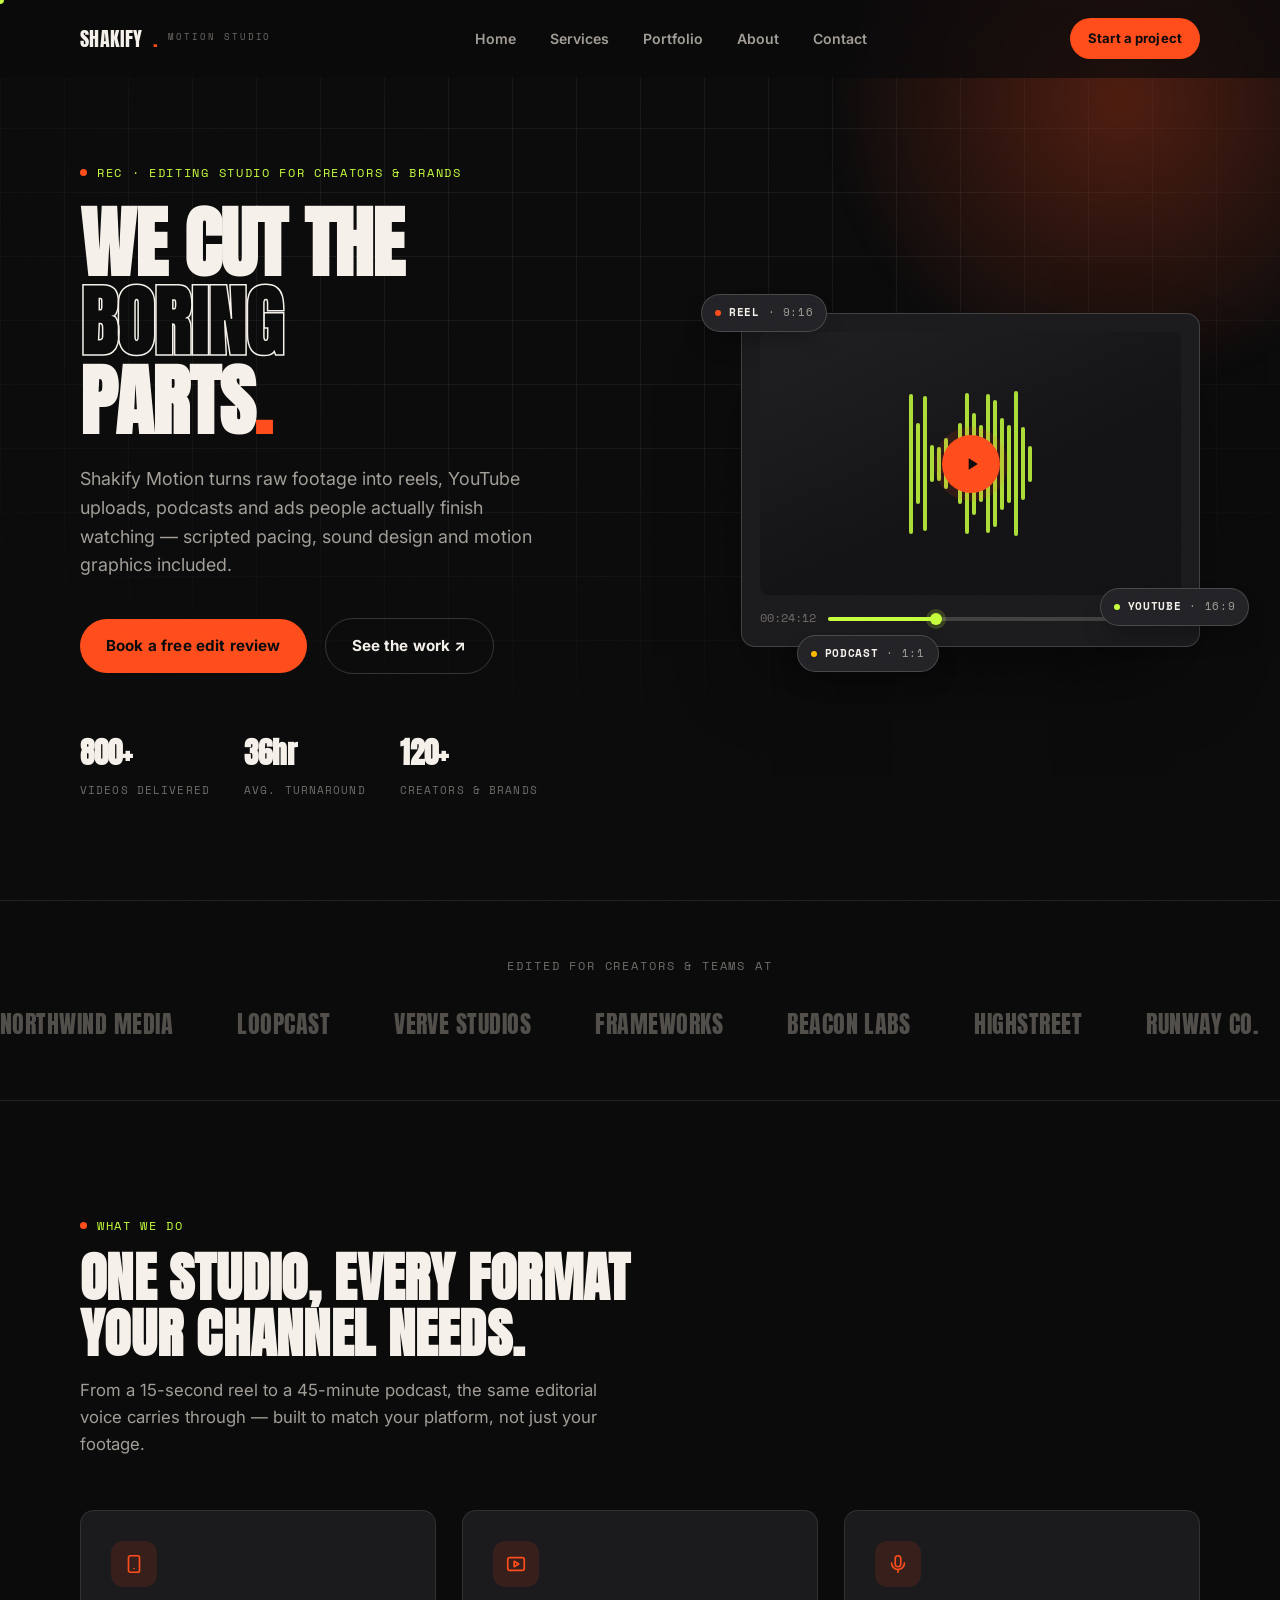
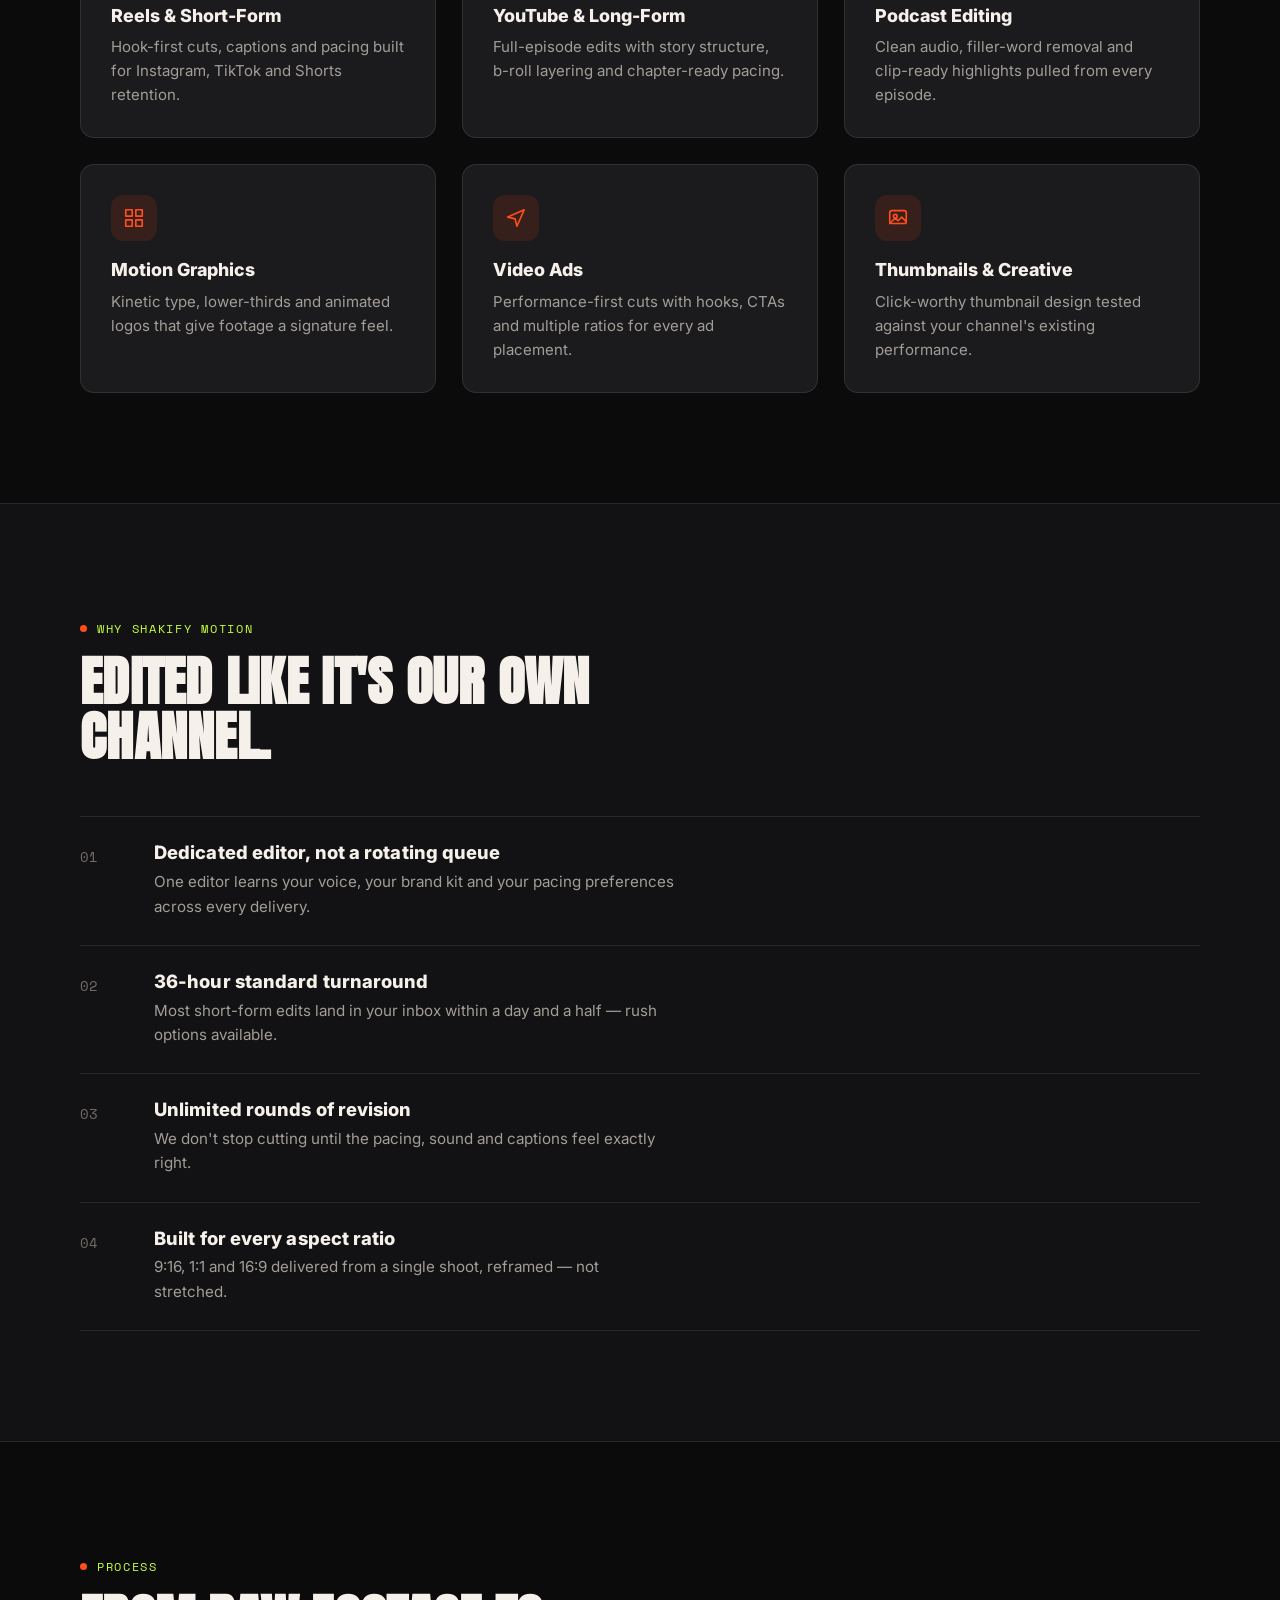
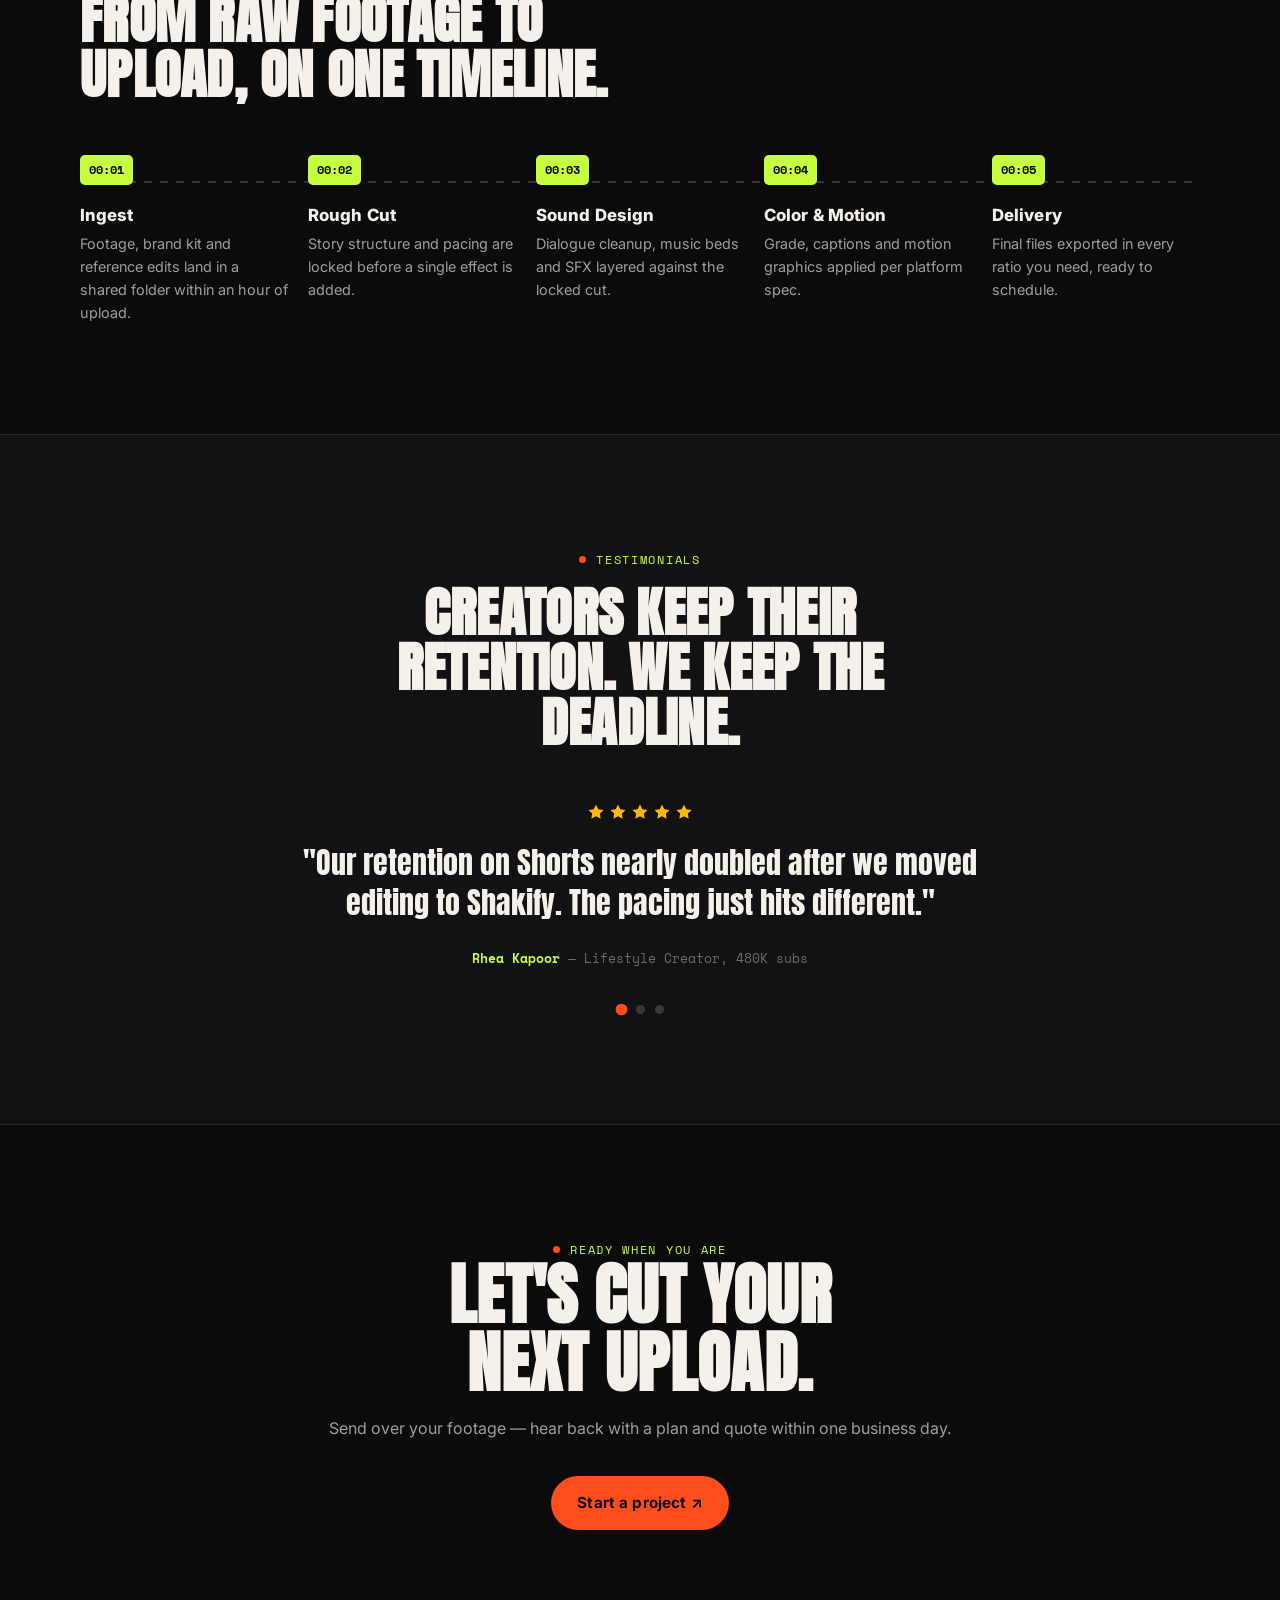
==== commit 9312bd20: "changes" ====
--- a/Home.html
+++ b/Home.html
@@ -271,6 +271,6 @@
 <div id="footer-placeholder"></div>
 
 <script src="script.js"></script>
-<script src="js/footer.js"></script>
+<script src="footer.js"></script>
 </body>
 </html>
